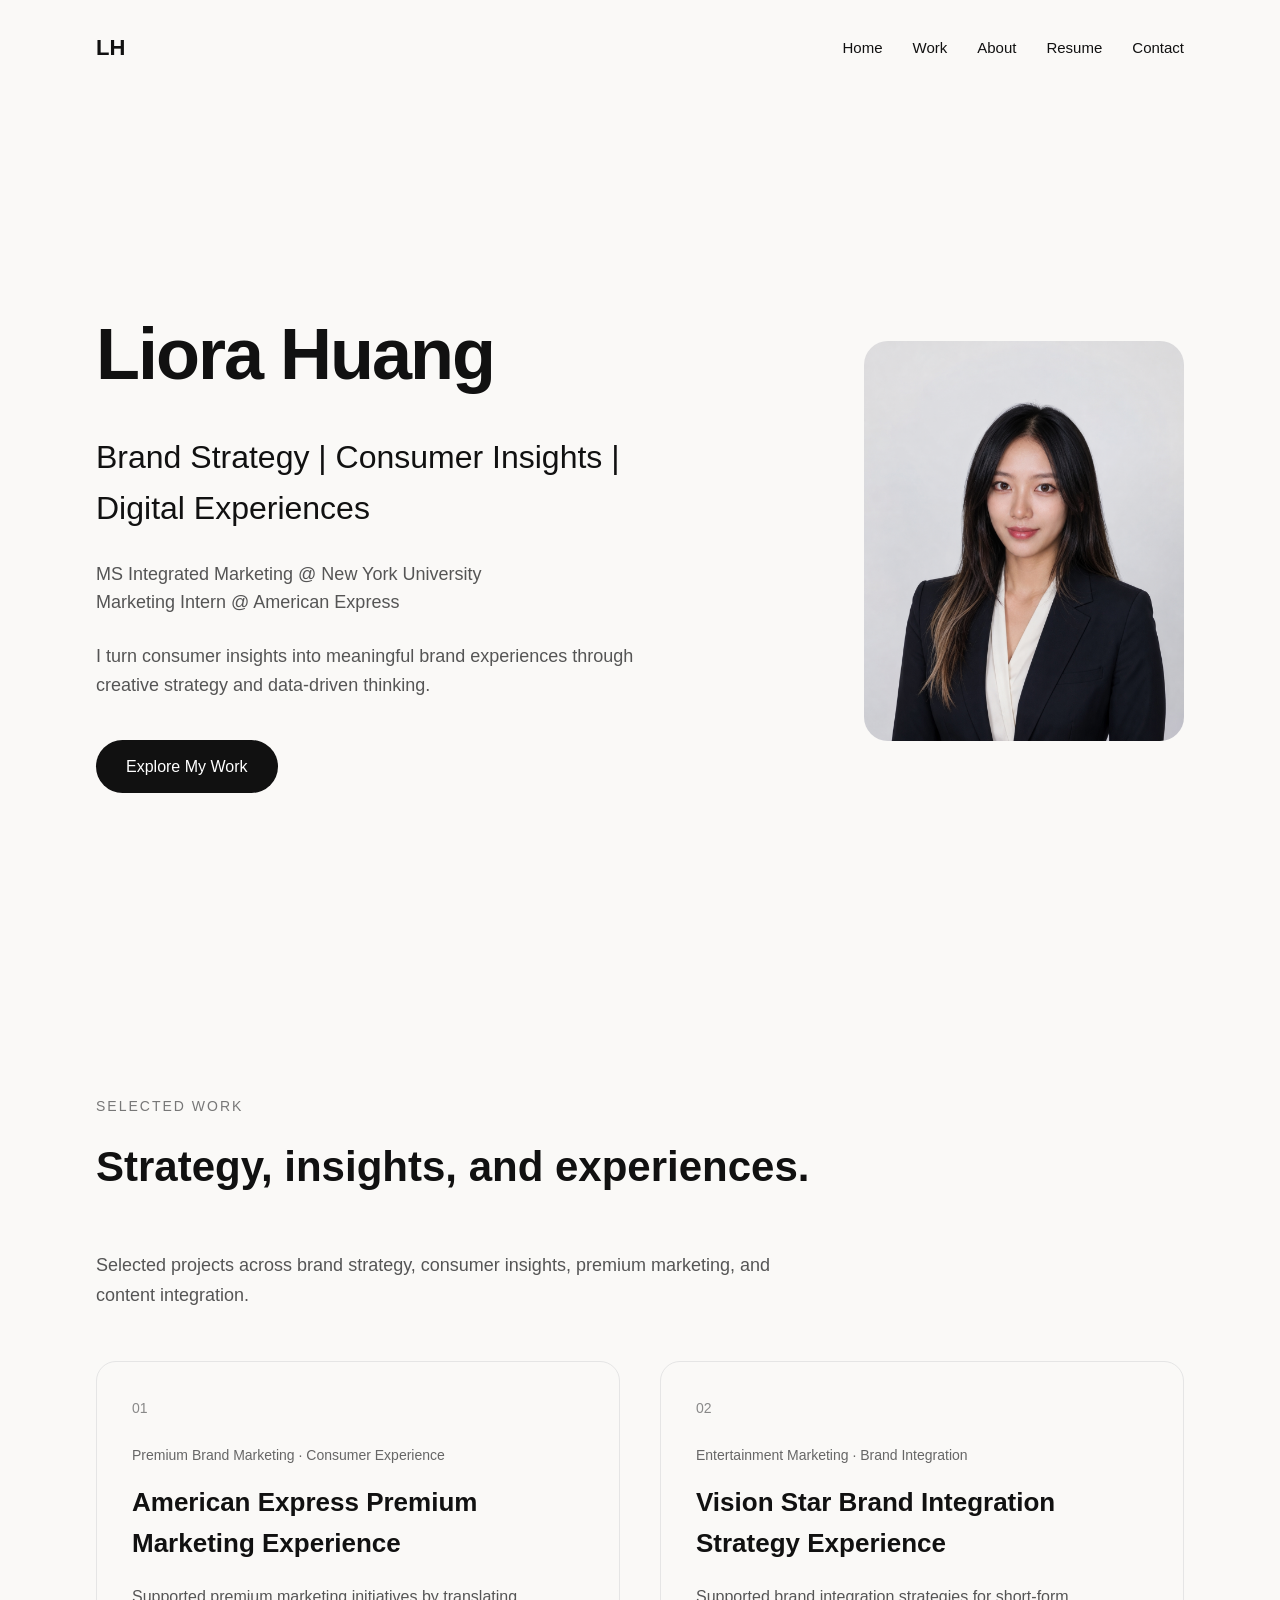
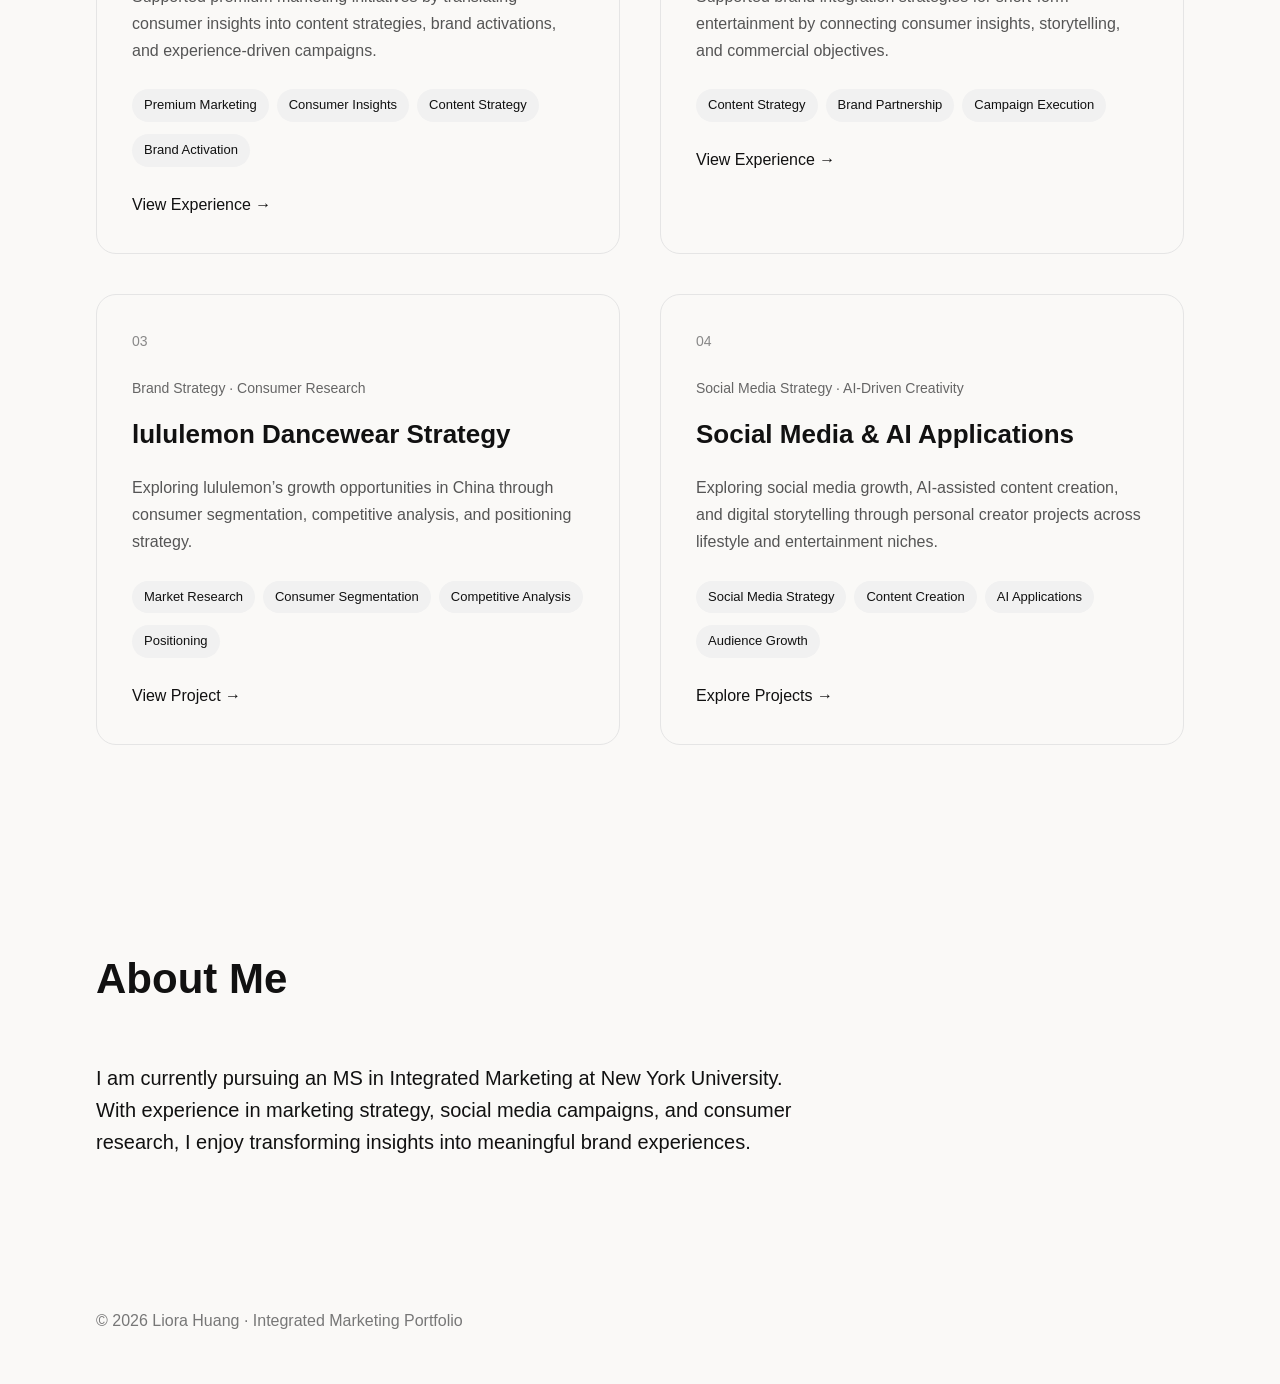
==== index.html @ 6ec18059 "Revise link texts and section titles in index.html Updated links and headings for consistency and cl" ====
<!DOCTYPE html>
<html lang="en">

<head>
<meta charset="UTF-8">
<meta name="viewport" content="width=device-width, initial-scale=1.0">

<title>Liora Huang | Integrated Marketer</title>

<link rel="stylesheet" href="style.css">

</head>


<body>

<nav class="navbar">

<div class="logo">
LH
</div>

<div class="nav-links">
<a href="#">Home</a>
<a href="#work">Work</a>
<a href="#about">About</a>
<a href="#resume">Resume</a>
<a href="#contact">Contact</a>
</div>

</nav>


<div class="container">


<section class="hero">

<div class="hero-text">

<h1>
Liora Huang
</h1>

<h2>
Brand Strategy | Consumer Insights | Digital Experiences
</h2>

<p>
MS Integrated Marketing @ New York University<br>
Marketing Intern @ American Express
</p>

<p>
I turn consumer insights into meaningful brand experiences through creative strategy and data-driven thinking.
</p>

<a class="button" href="#work">
Explore My Work
</a>

</div>


<div class="hero-image">

<img src="profile.png" alt="Liora Huang">

</div>

</section>



<section id="work">

<div class="work-header">

<p class="section-eyebrow">
Selected Work
</p>

<h2 class="section-title">
Strategy, insights, and experiences.
</h2>

<p class="section-intro">
Selected projects across brand strategy, consumer insights, premium marketing, and content integration.
</p>

</div>


<div class="work-grid">



<article class="work-card">

<div class="work-number">
01
</div>

<div class="work-card-content">

<p class="work-category">
Premium Brand Marketing · Consumer Experience
</p>

<h3>
American Express Premium Marketing Experience
</h3>

<p class="work-description">
Supported premium marketing initiatives by translating consumer insights into content strategies, brand activations, and experience-driven campaigns.
</p>

<div class="work-tags">
<span>Premium Marketing</span>
<span>Consumer Insights</span>
<span>Content Strategy</span>
<span>Brand Activation</span>
</div>

<a class="work-link" href="amex.html">
View Experience →
</a>

</div>

</article>



<article class="work-card">

<div class="work-number">
02
</div>

<div class="work-card-content">

<p class="work-category">
Entertainment Marketing · Brand Integration
</p>

<h3>
Vision Star Brand Integration Strategy Experience
</h3>

<p class="work-description">
Supported brand integration strategies for short-form entertainment by connecting consumer insights, storytelling, and commercial objectives.
</p>

<div class="work-tags">
<span>Content Strategy</span>
<span>Brand Partnership</span>
<span>Campaign Execution</span>
</div>

<a class="work-link" href="#">
View Experience →
</a>

</div>

</article>



<article class="work-card">

<div class="work-number">
03
</div>

<div class="work-card-content">

<p class="work-category">
Brand Strategy · Consumer Research
</p>

<h3>
lululemon Dancewear Strategy
</h3>

<p class="work-description">
Exploring lululemon’s growth opportunities in China through consumer segmentation, competitive analysis, and positioning strategy.
</p>

<div class="work-tags">
<span>Market Research</span>
<span>Consumer Segmentation</span>
<span>Competitive Analysis</span>
<span>Positioning</span>
</div>

<a class="work-link" href="#">
View Project →
</a>

</div>

</article>

    

<article class="work-card">

<div class="work-number">
04
</div>

<div class="work-card-content">

<p class="work-category">
Social Media Strategy · AI-Driven Creativity
</p>

<h3>
Social Media & AI Applications
</h3>

<p class="work-description">
Exploring social media growth, AI-assisted content creation, and digital storytelling through personal creator projects across lifestyle and entertainment niches.
</p>

<div class="work-tags">
<span>Social Media Strategy</span>
<span>Content Creation</span>
<span>AI Applications</span>
<span>Audience Growth</span>
</div>

<a class="work-link" href="#">
Explore Projects →
</a>

</div>

</article>



</div>

</section>




<section>


<h2 class="section-title">
About Me
</h2>


<p class="about">

I am currently pursuing an MS in Integrated Marketing at New York University.
With experience in marketing strategy, social media campaigns, and consumer research,
I enjoy transforming insights into meaningful brand experiences.

</p>


</section>



<footer>

© 2026 Liora Huang · Integrated Marketing Portfolio

</footer>



</div>


</body>

</html>
---- style.css ----
* {
    margin: 0;
    padding: 0;
    box-sizing: border-box;
}

body {
    font-family: "Helvetica Neue", Arial, sans-serif;
    color: #111;
    background: #faf9f7;
    line-height: 1.6;
}


.container {
    width: 85%;
    max-width: 1100px;
    margin: auto;
}


.navbar {
    width:85%;
    max-width:1100px;
    margin:30px auto;
    display:flex;
    justify-content:space-between;
    align-items:center;
}

.logo {
    font-size:22px;
    font-weight:600;
}

.nav-links {
    display:flex;
    gap:30px;
}

.nav-links a {
    text-decoration:none;
    color:#111;
    font-size:15px;
}


/* Hero */

.hero {
    min-height: 100vh;
    display: flex;
    justify-content: space-between;
    align-items: center;
    gap: 80px;
}

.hero-text {
    max-width: 600px;
}

.hero-image img {
    width: 320px;
    height: 400px;
    object-fit: cover;
    border-radius: 24px;
}

.hero-image {
    flex-shrink: 0;
}

/* Selected Work */

.work-header {
    margin-bottom: 50px;
}

.section-eyebrow {
    font-size: 14px;
    letter-spacing: 2px;
    text-transform: uppercase;
    color: #777;
    margin-bottom: 15px;
}

.section-title {
    font-size: 42px;
    font-weight: 600;
    margin-bottom: 20px;
}

.section-intro {
    max-width: 600px;
    color: #555;
    font-size: 17px;
    line-height: 1.7;
}

.work-grid {
    display: grid;
    grid-template-columns: repeat(2, 1fr);
    gap: 40px;
}

.work-card {
    padding: 35px;
    border: 1px solid #e5e5e5;
    border-radius: 20px;
    transition: 0.3s;
}

.work-card:hover {
    transform: translateY(-5px);
}

.work-number {
    font-size: 14px;
    color: #888;
    margin-bottom: 25px;
}

.work-category {
    font-size: 14px;
    color: #666;
    margin-bottom: 15px;
}

.work-card h3 {
    font-size: 26px;
    margin-bottom: 18px;
}

.work-description {
    color: #555;
    line-height: 1.7;
}

.work-tags {
    margin-top: 25px;
    display: flex;
    flex-wrap: wrap;
    column-gap: 8px;
    row-gap: 12px;
}

.work-tags span {
    display: inline-block;
    padding: 6px 12px;
    border-radius: 20px;
    background: #f1f1f1;
    font-size: 13px;
}

.work-link {
    display: inline-block;
    margin-top: 25px;
    color: #111;
    text-decoration: none;
}

.hero h1 {
    font-size: 72px;
    font-weight: 600;
    letter-spacing: -2px;
}

.hero h2 {
    font-size: 32px;
    font-weight: 400;
    margin-top: 20px;
}

.hero p {
    margin-top: 25px;
    max-width: 600px;
    font-size: 18px;
    color: #555;
}


.button {
    display: inline-block;
    margin-top: 40px;
    padding: 14px 30px;
    background: #111;
    color: white;
    text-decoration: none;
    border-radius: 30px;
}


/* Sections */

section {
    padding: 100px 0;
}


.section-title {
    font-size: 42px;
    margin-bottom: 50px;
}


/* Cards */

.cards {
    display: grid;
    grid-template-columns: repeat(3,1fr);
    gap: 30px;
}


.card {

    background:white;
    padding:35px;
    border-radius:20px;
    transition:0.3s;

}


.card:hover {
    transform: translateY(-8px);
}


.card h3 {
    font-size:24px;
    margin-bottom:15px;
}


.card p {
    color:#666;
}



/* About */

.about {
    max-width:700px;
    font-size:20px;
}


/* Footer */

footer {
    padding:50px 0;
    color:#777;
}


@media(max-width:800px){

.hero h1{
    font-size:45px;
}


.cards{
    grid-template-columns:1fr;
}

}


/* ======================
   Case Study Page
====================== */


.case-container{
    width:85%;
    max-width:1100px;
    margin:auto;
}


.case-hero{

    min-height:80vh;

    display:grid;

    grid-template-columns:1fr 1fr;

    gap:80px;

    align-items:center;

}



.case-category{

    font-size:14px;

    color:#777;

    letter-spacing:1px;

    margin-bottom:25px;

}



.case-hero h1{

    font-size:56px;

    line-height:1.1;

    margin-bottom:25px;

}



.case-role{

    font-size:20px;

    margin-bottom:25px;

}



.case-description{

    max-width:520px;

    color:#555;

    font-size:18px;

}



.case-hero-image{

    display:flex;

    justify-content:center;

}

.case-hero-image img{
    width:360px;
    height:420px;
    object-fit:cover;
    border-radius:30px;
    display:block;
}

.project-images{
    margin-top:60px;
}

.project-images{
    margin-top:60px;
}

.project-images{
    margin-top:60px;
    max-width:900px;
    margin-left:auto;
    margin-right:auto;
}

.project-images img{
    width:100%;
    aspect-ratio:16 / 9;
    object-fit:cover;
    border-radius:16px;
    display:block;
}

.image-grid{
    display:grid;
    grid-template-columns:1fr 1fr;
    gap:24px;
    margin-top:24px;
}

.image-grid{
    display:grid;
    grid-template-columns:1fr 1fr;
    gap:24px;
    margin-top:24px;
}

.placeholder{

    width:360px;

    height:420px;

    background:#f1f1f1;

    border-radius:30px;

    display:flex;

    align-items:center;

    justify-content:center;

    color:#999;

}



.project-overview{

    padding:100px 0;

}



.project-overview h2{

    font-size:40px;

    margin-bottom:50px;

}



.overview-grid{

    display:grid;

    grid-template-columns:repeat(3,1fr);

    gap:40px;

}


.overview-grid h3{

    font-size:18px;

    margin-bottom:15px;

}


.overview-grid p{

    color:#555;

}


.case-section {
    margin-top:120px;
    margin-bottom:120px;
}


.case-section h2 {
    font-size:40px;
    margin-bottom:15px;
}


.section-intro {
    color:#555;
    font-size:18px;
    max-width:700px;
    margin-bottom:50px;
}


.insight-grid {
    display:grid;
    grid-template-columns:repeat(3,1fr);
    gap:30px;
}


.info-card {
    background:#ffffff;
    border:1px solid #eeeeee;
    border-radius:20px;
    padding:35px;
}


.info-card h3 {
    font-size:20px;
    margin-bottom:18px;
}


.info-card p {
    color:#555;
    line-height:1.7;
}


.large-image {
    margin-top: 40px;
}
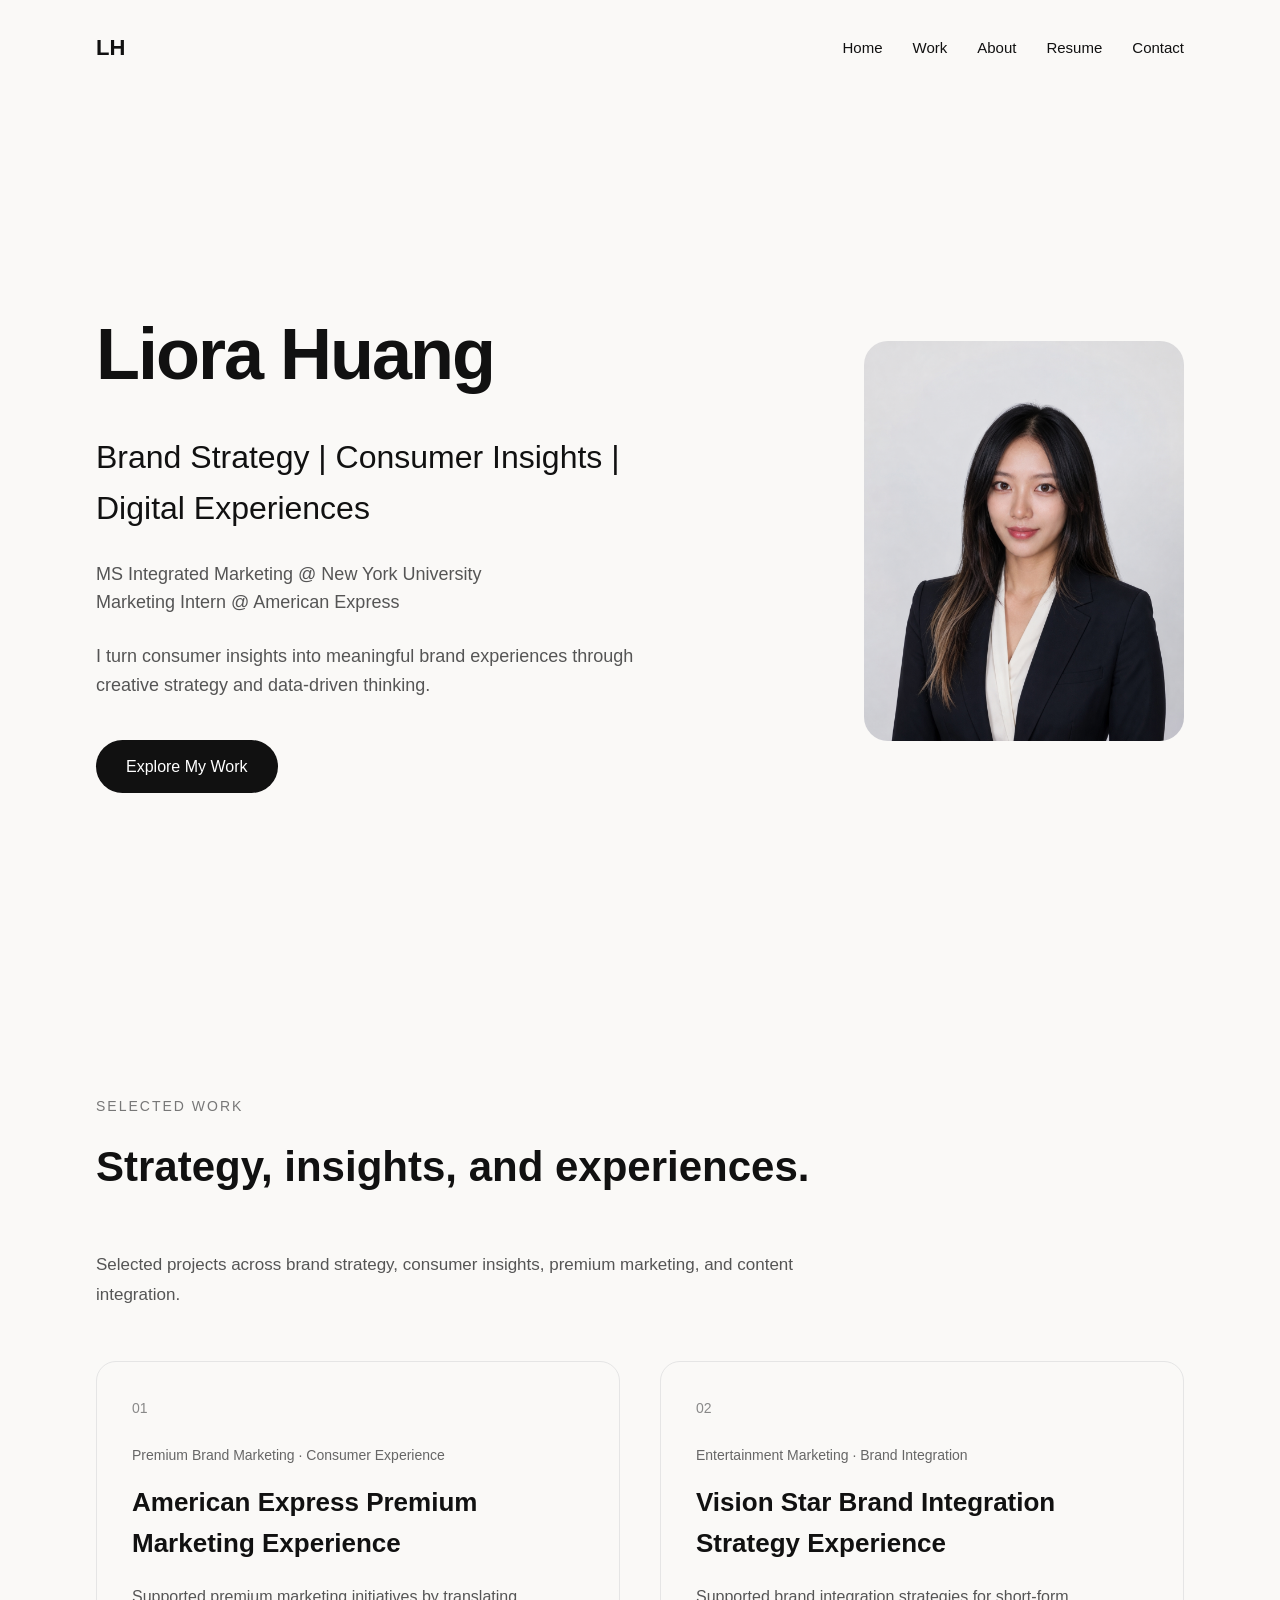
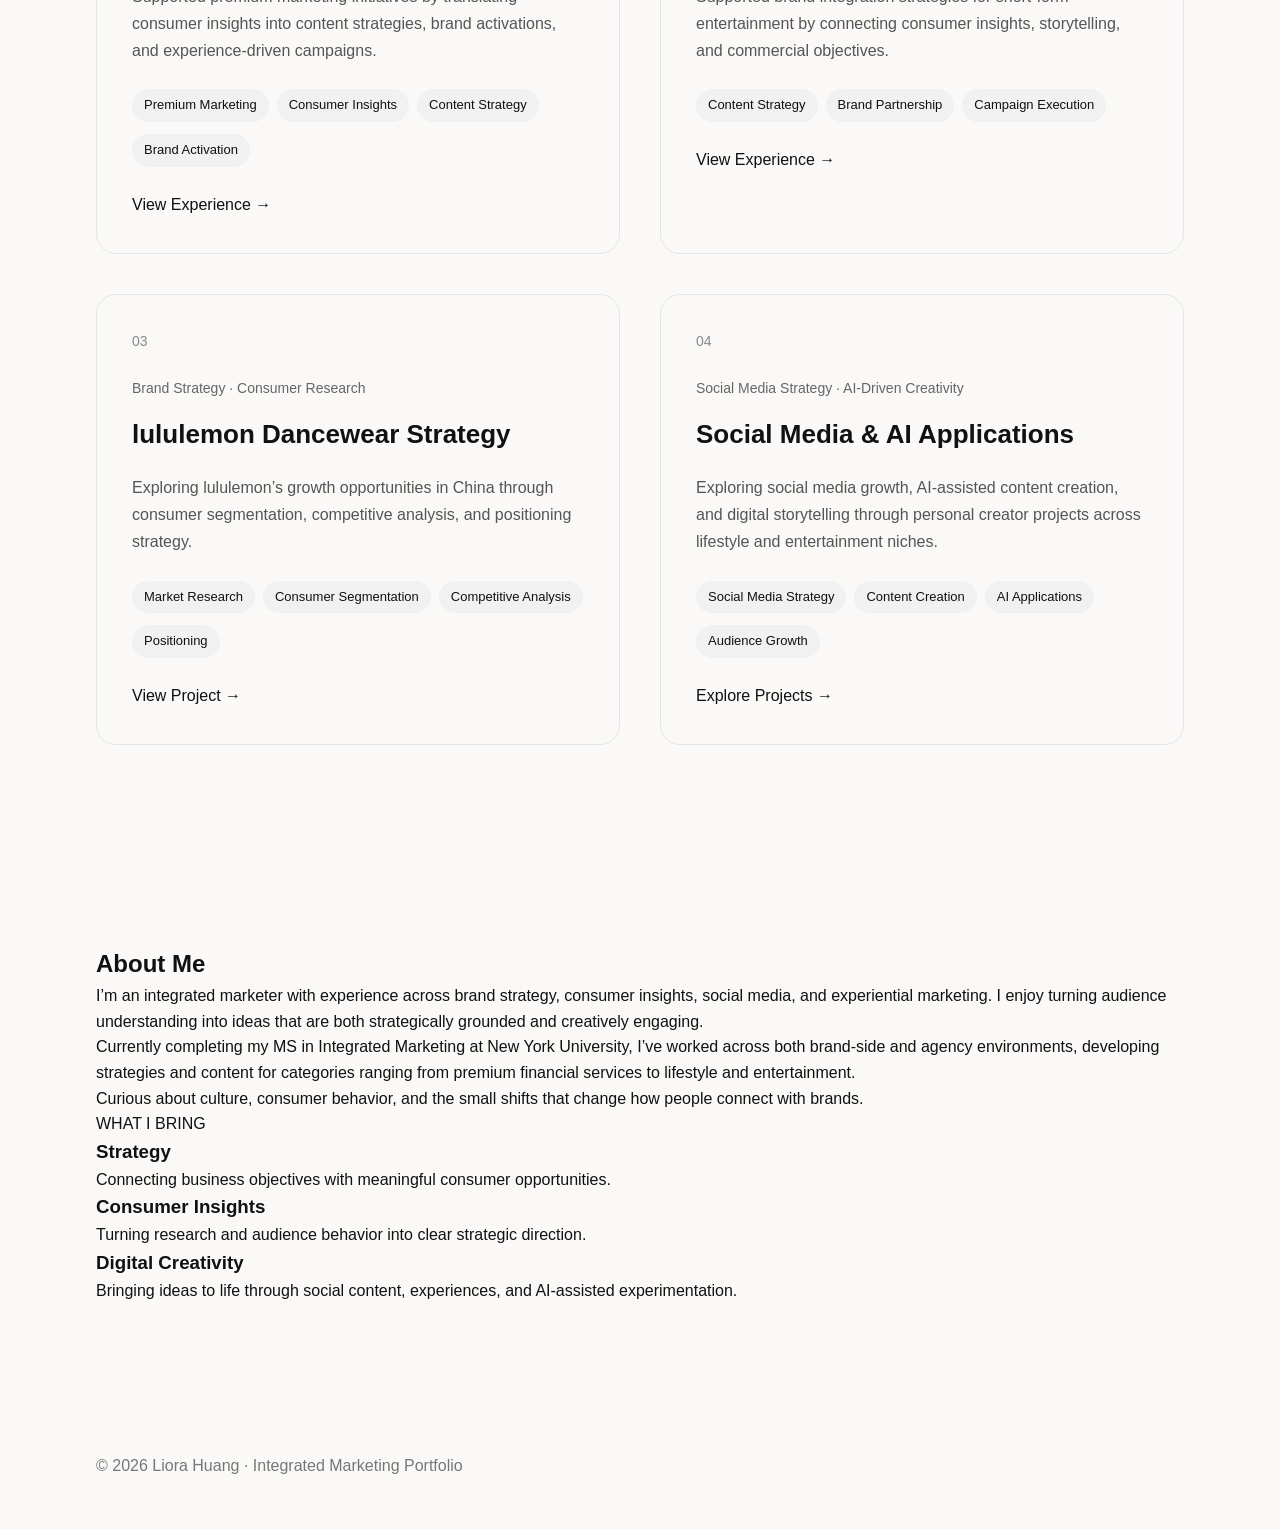
==== commit 284d7848: "Redesign About section" ====
--- a/index.html
+++ b/index.html
@@ -158,7 +158,7 @@
 <span>Campaign Execution</span>
 </div>
 
-<a class="work-link" href="#">
+<a class="work-link" href="visionstar.html">
 View Experience →
 </a>
 
@@ -195,7 +195,7 @@
 <span>Positioning</span>
 </div>
 
-<a class="work-link" href="#">
+<a class="work-link" href="lululemon.html">
 View Project →
 </a>
 
@@ -232,7 +232,7 @@
 <span>Audience Growth</span>
 </div>
 
-<a class="work-link" href="#">
+<a class="work-link" href="socialmedia.html">
 Explore Projects →
 </a>
 
@@ -249,27 +249,69 @@
 
 
 
-<section>
-
-
-<h2 class="section-title">
-About Me
-</h2>
-
-
-<p class="about">
-
-I am currently pursuing an MS in Integrated Marketing at New York University.
-With experience in marketing strategy, social media campaigns, and consumer research,
-I enjoy transforming insights into meaningful brand experiences.
-
-</p>
-
+<section id="about" class="about-section">
+
+    <h2>About Me</h2>
+
+    <div class="about-grid">
+
+        <div class="about-main">
+
+            <p>
+                I’m an integrated marketer with experience across brand strategy,
+                consumer insights, social media, and experiential marketing.
+                I enjoy turning audience understanding into ideas that are both
+                strategically grounded and creatively engaging.
+            </p>
+
+            <p>
+                Currently completing my MS in Integrated Marketing at New York University,
+                I’ve worked across both brand-side and agency environments,
+                developing strategies and content for categories ranging from
+                premium financial services to lifestyle and entertainment.
+            </p>
+
+            <p class="about-closing">
+                Curious about culture, consumer behavior, and the small shifts
+                that change how people connect with brands.
+            </p>
+
+        </div>
+
+        <div class="about-strengths">
+
+            <p class="about-label">
+                WHAT I BRING
+            </p>
+
+            <div class="about-strength">
+                <h3>Strategy</h3>
+                <p>
+                    Connecting business objectives with meaningful consumer opportunities.
+                </p>
+            </div>
+
+            <div class="about-strength">
+                <h3>Consumer Insights</h3>
+                <p>
+                    Turning research and audience behavior into clear strategic direction.
+                </p>
+            </div>
+
+            <div class="about-strength">
+                <h3>Digital Creativity</h3>
+                <p>
+                    Bringing ideas to life through social content, experiences,
+                    and AI-assisted experimentation.
+                </p>
+            </div>
+
+        </div>
+
+    </div>
 
 </section>
 
-
-
 <footer>
 
 © 2026 Liora Huang · Integrated Marketing Portfolio
--- a/style.css
+++ b/style.css
@@ -515,3 +515,693 @@
 .large-image {
     margin-top: 40px;
 }
+
+
+
+/* Vision Star image layout */
+
+.four-image-grid {
+    display: grid;
+    grid-template-columns: repeat(2, 1fr);
+    gap: 24px;
+    margin-top: 24px;
+}
+
+.four-image-grid img {
+    width: 100%;
+    aspect-ratio: 16 / 9;
+    object-fit: cover;
+    border-radius: 20px;
+    display: block;
+}
+
+.three-phone-grid {
+    display: grid;
+    grid-template-columns: repeat(3, 1fr);
+    gap: 24px;
+    margin-top: 24px;
+    align-items: start;
+}
+
+.three-phone-grid img {
+    width: 100%;
+    max-width: 260px;
+    margin: 0 auto;
+    display: block;
+    border-radius: 20px;
+}
+
+@media (max-width: 900px) {
+    .four-image-grid {
+        grid-template-columns: 1fr;
+    }
+
+    .three-phone-grid {
+        grid-template-columns: 1fr;
+    }
+}
+
+
+.performance-images {
+    display: grid;
+    grid-template-columns: repeat(3, 1fr);
+    gap: 24px;
+    margin-top: 40px;
+    align-items: start;
+}
+
+.performance-images img {
+    width: 100%;
+    height: auto;
+    aspect-ratio: 9 / 16;
+    object-fit: contain;
+    display: block;
+    border-radius: 12px;
+    background: #ffffff;
+}
+
+
+
+/* =========================================
+   lululemon Case Study Image Layout
+========================================= */
+
+
+/* 2 x 2 slide grid */
+
+.lululemon-two-grid {
+    display: grid;
+    grid-template-columns: repeat(2, 1fr);
+    gap: 24px;
+    margin-top: 24px;
+}
+
+
+.lululemon-two-grid img {
+    width: 100%;
+    height: auto;
+    aspect-ratio: 16 / 9;
+    object-fit: contain;
+    display: block;
+    border-radius: 18px;
+    background: #ffffff;
+}
+
+
+/* Full-width insight slide */
+
+.lululemon-wide-image {
+    margin-top: 24px;
+}
+
+
+.lululemon-wide-image img {
+    width: 100%;
+    height: auto;
+    display: block;
+    object-fit: contain;
+    border-radius: 18px;
+}
+
+
+/* Responsive */
+
+@media (max-width: 900px) {
+
+    .lululemon-two-grid {
+        grid-template-columns: 1fr;
+    }
+
+}
+
+
+
+/* lululemon hero image */
+
+.lululemon-hero-image {
+    flex: 1;
+    display: flex;
+    justify-content: flex-end;
+    align-items: center;
+    margin-left: 70px;
+}
+
+.lululemon-hero-image img {
+    width: 620px;
+    max-width: 100%;
+    height: auto;
+    object-fit: contain;
+    border-radius: 22px;
+    display: block;
+}
+
+
+
+/* =========================================================
+   04.3 AI-ASSISTED CREATIVE PORTFOLIO
+   ========================================================= */
+
+
+.creative-portfolio-section {
+    padding-top: 140px;
+}
+
+
+.creative-heading {
+    display: flex;
+    justify-content: space-between;
+    align-items: flex-end;
+    gap: 80px;
+    margin-bottom: 65px;
+}
+
+
+.creative-heading > div {
+    max-width: 760px;
+}
+
+
+.creative-statement {
+    font-size: 24px;
+    font-weight: 600;
+    line-height: 1.3;
+    letter-spacing: -0.5px;
+    text-align: right;
+    white-space: nowrap;
+}
+
+
+/* MASONRY GALLERY */
+
+
+.masonry-gallery {
+    column-count: 3;
+    column-gap: 22px;
+}
+
+
+.masonry-item {
+    position: relative;
+    break-inside: avoid;
+    margin-bottom: 22px;
+    overflow: hidden;
+    border-radius: 20px;
+    background: #f4f4f4;
+}
+
+
+.masonry-item img {
+    width: 100%;
+    height: auto;
+    display: block;
+    transition: transform 0.5s ease;
+}
+
+
+/* HOVER CAPTION */
+
+
+.masonry-overlay {
+    position: absolute;
+    inset: 0;
+    display: flex;
+    align-items: flex-end;
+    padding: 28px;
+
+    background:
+        linear-gradient(
+            to top,
+            rgba(0,0,0,0.82),
+            rgba(0,0,0,0.18) 48%,
+            rgba(0,0,0,0) 78%
+        );
+
+    opacity: 0;
+    transition: opacity 0.35s ease;
+}
+
+
+.masonry-overlay h3 {
+    color: #ffffff;
+    font-size: 21px;
+    line-height: 1.2;
+    margin: 0 0 6px;
+}
+
+
+.masonry-overlay p {
+    color: rgba(255,255,255,0.78);
+    font-size: 13px;
+    line-height: 1.45;
+    margin: 0;
+}
+
+
+.masonry-item:hover .masonry-overlay {
+    opacity: 1;
+}
+
+
+.masonry-item:hover img {
+    transform: scale(1.035);
+}
+
+
+/* TABLET */
+
+
+@media (max-width: 1000px) {
+
+    .masonry-gallery {
+        column-count: 2;
+    }
+
+}
+
+
+/* MOBILE */
+
+
+@media (max-width: 650px) {
+
+    .creative-heading {
+        display: block;
+    }
+
+    .creative-statement {
+        text-align: left;
+        margin-top: 28px;
+        white-space: normal;
+    }
+
+    .masonry-gallery {
+        column-count: 1;
+    }
+
+    /* 手机上没有 hover，因此直接显示 caption */
+
+    .masonry-overlay {
+        opacity: 1;
+    }
+
+}
+
+
+
+/* =========================
+   SOCIAL MEDIA & AI
+========================= */
+
+.social-case-section {
+  padding-top: 120px;
+}
+
+.section-kicker {
+  font-size: 14px;
+  font-weight: 600;
+  letter-spacing: 0.08em;
+  text-transform: uppercase;
+  color: #8a8a8a;
+  margin-bottom: 28px;
+}
+
+.social-project-block {
+  display: flex;
+  flex-direction: column;
+  gap: 44px;
+}
+
+.social-project-head {
+  display: grid;
+  grid-template-columns: 1.5fr 0.9fr;
+  gap: 40px;
+  align-items: start;
+}
+
+.social-project-head h2 {
+  font-size: 44px;
+  line-height: 1.08;
+  font-weight: 700;
+  margin: 0 0 16px;
+  letter-spacing: -0.02em;
+}
+
+.section-intro {
+  font-size: 17px;
+  line-height: 1.8;
+  color: #555;
+  margin: 0;
+  max-width: 760px;
+}
+
+.social-project-note {
+  font-size: 15px;
+  line-height: 1.8;
+  color: #666;
+  padding: 22px 24px;
+  border: 1px solid #e8e8e8;
+  border-radius: 18px;
+  background: #fafafa;
+}
+
+/* phone showcase */
+.social-phone-showcase {
+  display: grid;
+  grid-template-columns: 360px 1fr;
+  gap: 42px;
+  align-items: center;
+}
+
+.social-phone-card {
+  background: #f6f6f6;
+  border-radius: 28px;
+  padding: 24px;
+  display: flex;
+  flex-direction: column;
+  gap: 18px;
+  border: 1px solid #ececec;
+}
+
+.social-phone-card img {
+  width: 100%;
+  height: auto;
+  display: block;
+  border-radius: 22px;
+}
+
+.social-phone-copy h3,
+.social-phone-meta h3 {
+  font-size: 24px;
+  margin: 0 0 12px;
+  line-height: 1.2;
+}
+
+.social-phone-copy p,
+.social-phone-meta p {
+  font-size: 16px;
+  line-height: 1.8;
+  color: #555;
+  margin: 0;
+}
+
+/* 04.2 two-phone layout */
+.social-two-phone-grid {
+  display: grid;
+  grid-template-columns: repeat(2, minmax(0, 1fr));
+  gap: 28px;
+  align-items: start;
+}
+
+.social-phone-meta {
+  padding-top: 2px;
+}
+
+/* 04.1 slide stack */
+.social-slide-stack {
+  display: flex;
+  flex-direction: column;
+  gap: 28px;
+}
+
+.social-slide-card {
+  margin: 0;
+  padding: 22px;
+  background: #fafafa;
+  border: 1px solid #ececec;
+  border-radius: 22px;
+}
+
+.social-slide-card figcaption {
+  font-size: 13px;
+  font-weight: 600;
+  letter-spacing: 0.08em;
+  text-transform: uppercase;
+  color: #8b8b8b;
+  margin-bottom: 14px;
+}
+
+.social-slide-card img {
+  width: 100%;
+  max-width: 980px;   /* 限制图片最大宽度，避免太大 */
+  height: auto;
+  display: block;
+  margin: 0 auto;     /* 图片居中 */
+  border-radius: 14px;
+}
+
+/* =========================
+   04.3 masonry gallery
+========================= */
+
+.creative-portfolio-section {
+  margin-top: 120px;
+}
+
+.creative-heading {
+  display: grid;
+  grid-template-columns: 1.4fr 0.8fr;
+  gap: 40px;
+  align-items: end;
+  margin-bottom: 36px;
+}
+
+.creative-heading h2 {
+  font-size: 44px;
+  line-height: 1.08;
+  margin: 0 0 16px;
+  letter-spacing: -0.02em;
+}
+
+.creative-statement {
+  font-size: 18px;
+  line-height: 1.7;
+  color: #444;
+  text-align: right;
+  margin: 0;
+}
+
+.creative-masonry {
+  column-count: 3;
+  column-gap: 22px;
+}
+
+.creative-item {
+  break-inside: avoid;
+  margin-bottom: 22px;
+  position: relative;
+  border-radius: 18px;
+  overflow: hidden;
+  background: #f5f5f5;
+}
+
+.creative-item img {
+  width: 100%;
+  height: auto;
+  display: block;
+}
+
+.creative-caption {
+  position: absolute;
+  left: 0;
+  right: 0;
+  bottom: 0;
+  padding: 16px 18px;
+  background: linear-gradient(to top, rgba(0,0,0,0.72), rgba(0,0,0,0));
+  color: #fff;
+  opacity: 0;
+  transform: translateY(10px);
+  transition: all 0.25s ease;
+}
+
+.creative-item:hover .creative-caption {
+  opacity: 1;
+  transform: translateY(0);
+}
+
+.creative-caption h3 {
+  font-size: 16px;
+  line-height: 1.3;
+  margin: 0 0 6px;
+}
+
+.creative-caption p {
+  font-size: 13px;
+  line-height: 1.55;
+  margin: 0;
+  color: rgba(255,255,255,0.88);
+}
+
+/* responsive */
+@media (max-width: 1100px) {
+  .social-project-head,
+  .social-phone-showcase,
+  .social-two-phone-grid,
+  .creative-heading {
+    grid-template-columns: 1fr;
+  }
+
+  .creative-statement {
+    text-align: left;
+  }
+
+  .creative-masonry {
+    column-count: 2;
+  }
+}
+
+@media (max-width: 700px) {
+  .social-project-head h2,
+  .creative-heading h2 {
+    font-size: 32px;
+  }
+
+  .social-phone-showcase {
+    gap: 28px;
+  }
+
+  .social-slide-card {
+    padding: 16px;
+  }
+
+  .creative-masonry {
+    column-count: 1;
+  }
+}
+
+
+
+/* Make 04.2 account screenshots smaller */
+
+.creator-phone img {
+    max-width: 280px;
+}
+
+.creator-project {
+    padding: 42px;
+}
+
+.creator-phone {
+    margin-bottom: 32px;
+}
+
+
+
+.social-two-phone-grid .social-phone-card {
+    align-items: center;
+}
+
+.social-two-phone-grid .social-phone-card img {
+    max-width: 280px;
+}
+
+
+
+/* AI Cocktail Lab account screenshot */
+
+.social-phone-showcase .social-phone-card {
+    padding: 18px;
+    max-width: 300px;
+}
+
+.social-phone-showcase .social-phone-card img {
+    width: 100%;
+    height: auto;
+    max-height: 520px;
+    object-fit: contain;
+    display: block;
+    border-radius: 20px;
+}
+
+
+
+/* =========================================
+   Shared Case Study Footer
+========================================= */
+
+.case-end {
+    max-width: 1140px;
+    margin: 130px auto 0;
+    padding-top: 50px;
+    border-top: 1px solid #ddd;
+
+    display: flex;
+    justify-content: space-between;
+    align-items: center;
+    gap: 40px;
+}
+
+.case-end p {
+    margin: 0;
+    color: #777;
+    font-size: 15px;
+    line-height: 1.6;
+}
+
+.case-end a {
+    color: #111;
+    text-decoration: none;
+    font-weight: 600;
+    white-space: nowrap;
+}
+
+.case-end a:hover {
+    opacity: 0.6;
+}
+
+@media (max-width: 700px) {
+
+    .case-end {
+        display: block;
+        margin-top: 90px;
+    }
+
+    .case-end a {
+        display: inline-block;
+        margin-top: 20px;
+    }
+
+}
+
+
+
+/* =========================================
+   Social Media Hero
+========================================= */
+
+.social-case-hero {
+    align-items: center;
+}
+
+.social-hero-image {
+    flex: 0 0 58%;
+    width: 58%;
+    max-width: none;
+}
+
+.social-hero-image img {
+    width: 100%;
+    max-width: 760px;
+    height: auto;
+    display: block;
+    object-fit: contain;
+    border-radius: 22px;
+}
+
+@media (max-width: 900px) {
+
+    .social-case-hero {
+        flex-direction: column;
+        align-items: flex-start;
+    }
+
+    .social-hero-image {
+        width: 100%;
+        flex: none;
+        margin-top: 40px;
+    }
+
+    .social-hero-image img {
+        max-width: 100%;
+    }
+
+}
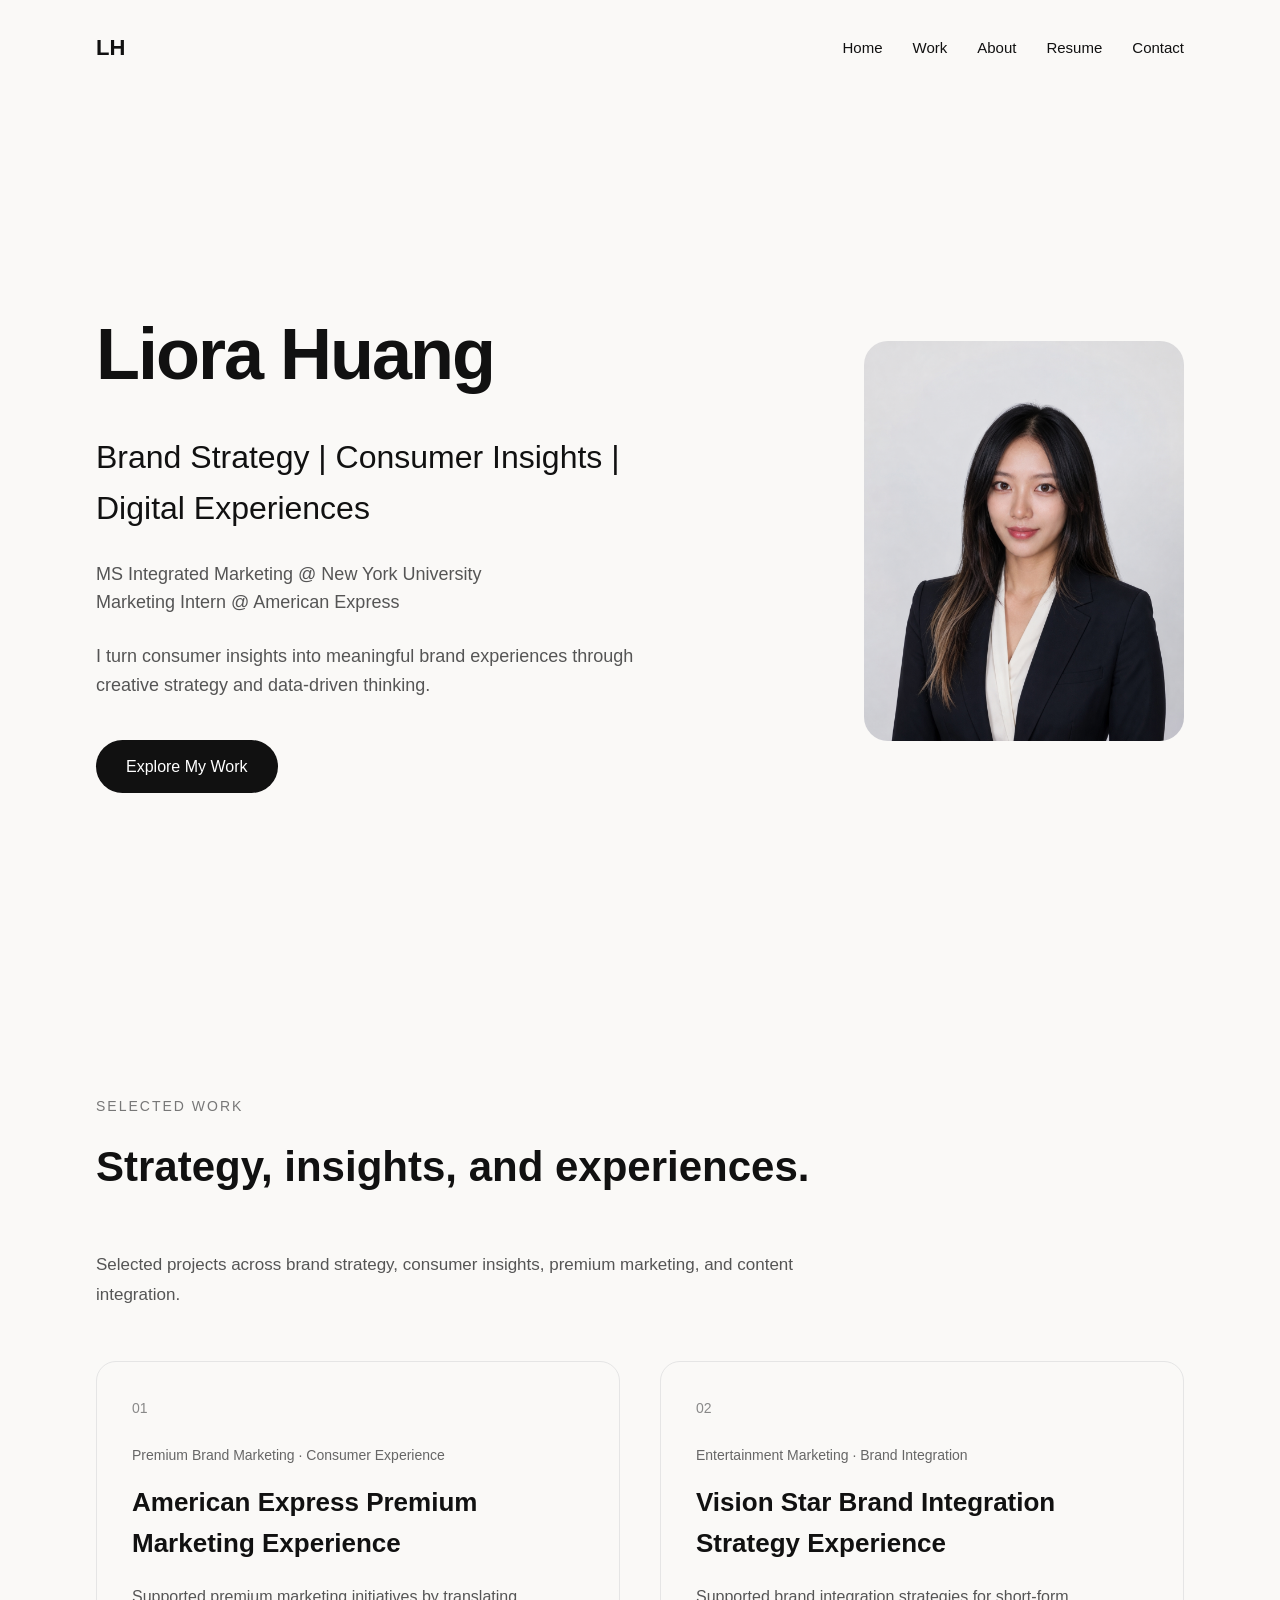
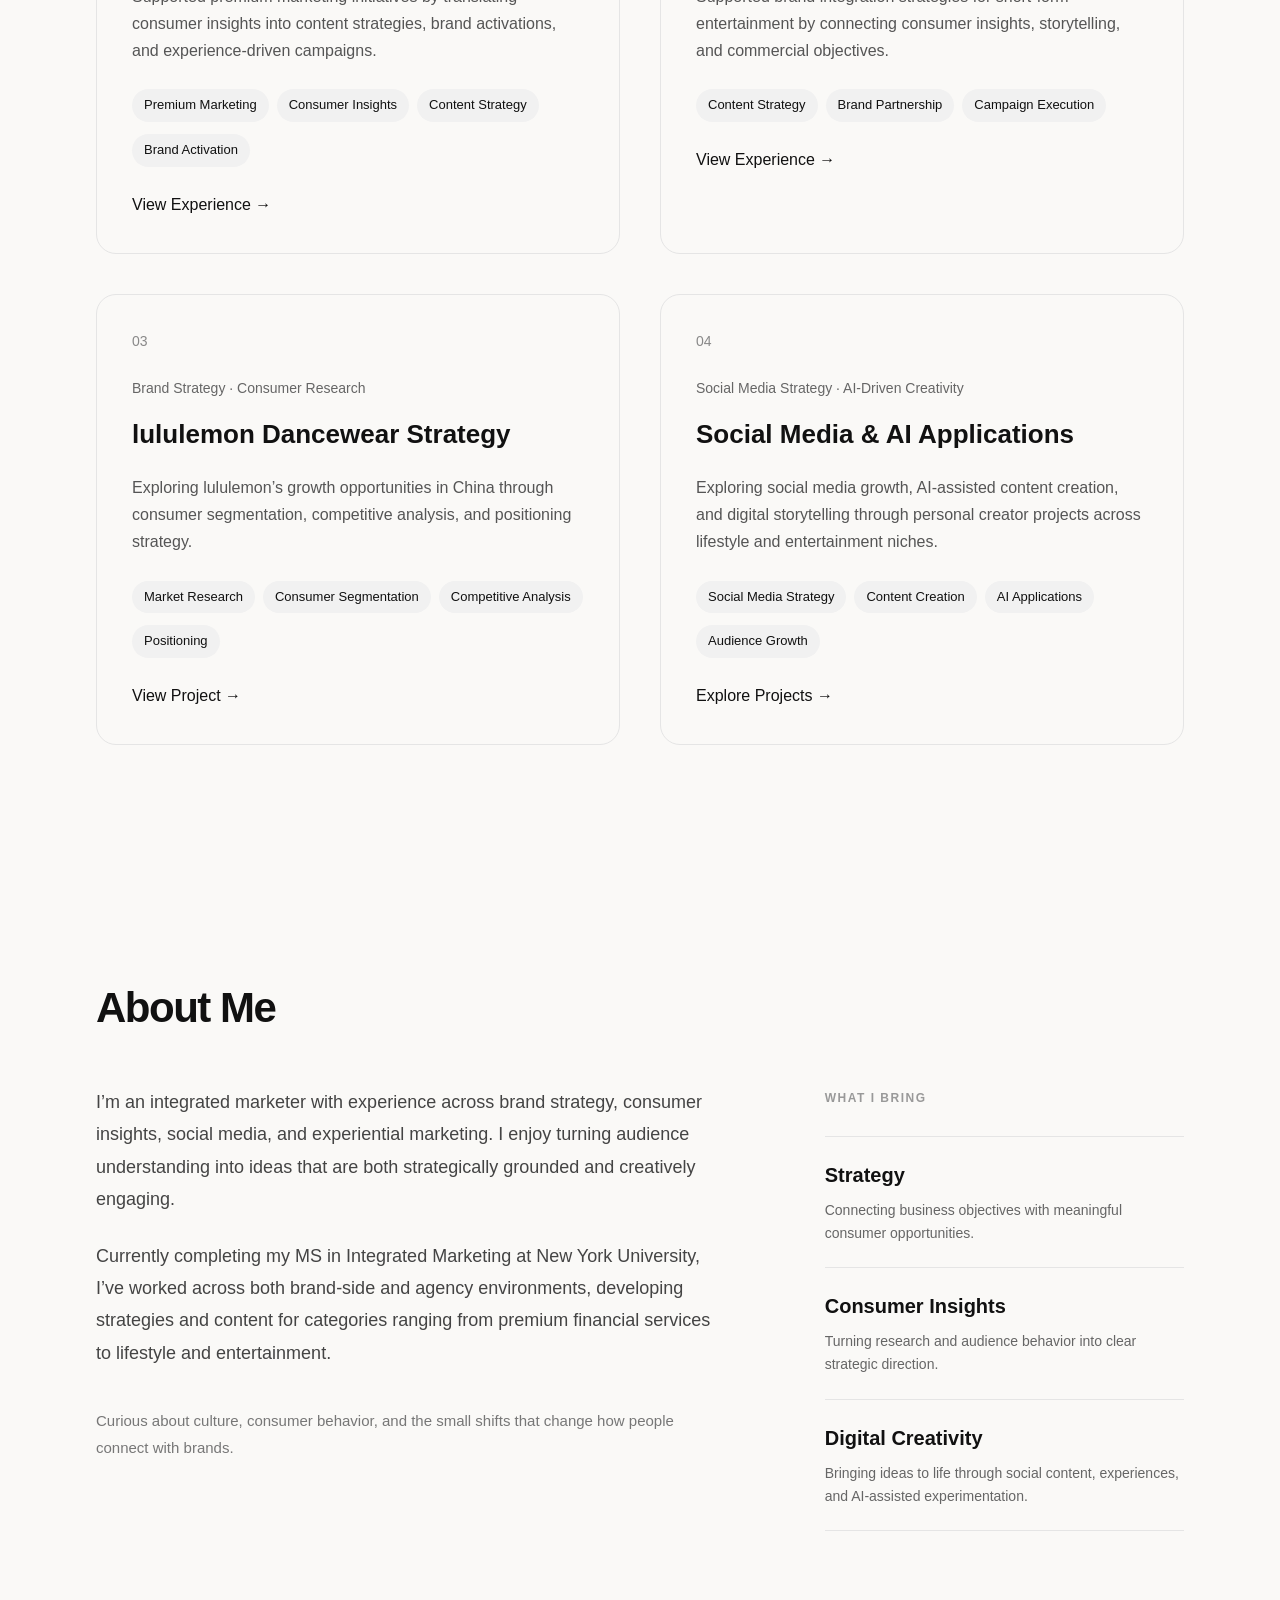
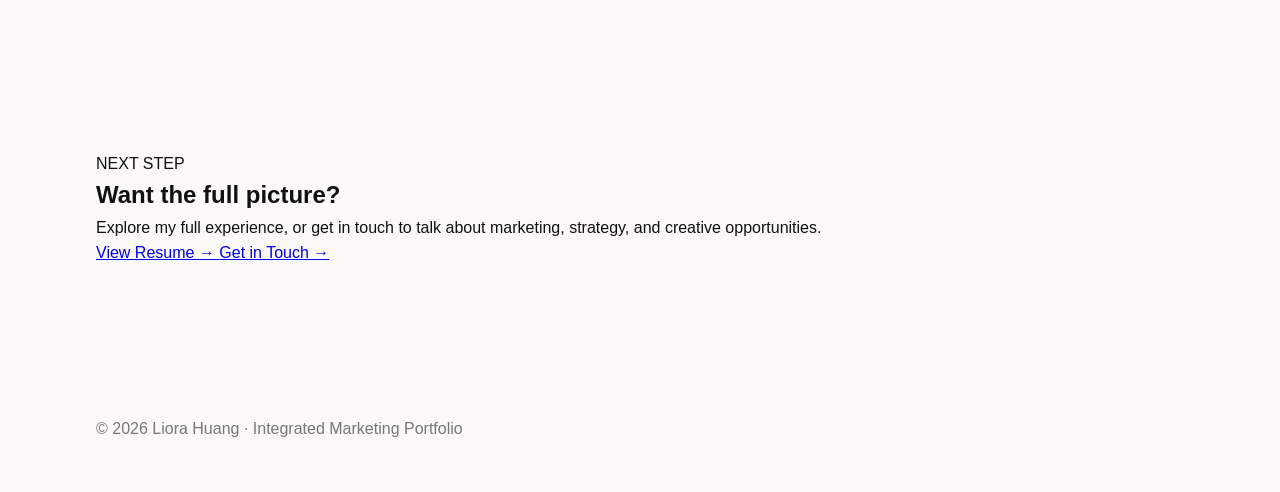
==== commit 1f08e4e9: "Add resume and contact CTA to homepage Added a closing call-to-action section with links to resume a" ====
--- a/index.html
+++ b/index.html
@@ -312,6 +312,41 @@
 
 </section>
 
+
+<section class="closing-cta">
+
+    <div class="closing-cta-inner">
+
+        <p class="closing-cta-label">
+            NEXT STEP
+        </p>
+
+        <h2>
+            Want the full picture?
+        </h2>
+
+        <p class="closing-cta-copy">
+            Explore my full experience, or get in touch to talk about marketing,
+            strategy, and creative opportunities.
+        </p>
+
+        <div class="closing-cta-links">
+
+            <a href="#" class="closing-link">
+                View Resume →
+            </a>
+
+            <a href="mailto:lilly.huang1017@gmail.com" class="closing-link">
+                Get in Touch →
+            </a>
+
+        </div>
+
+    </div>
+
+</section>
+
+    
 <footer>
 
 © 2026 Liora Huang · Integrated Marketing Portfolio
--- a/style.css
+++ b/style.css
@@ -1168,24 +1168,73 @@
    Social Media Hero
 ========================================= */
 
-.social-case-hero {
+/* =========================================
+   Social Media Hero - Final Size Fix
+========================================= */
+
+.case-hero.social-case-hero {
+    display: flex;
     align-items: center;
-}
-
-.social-hero-image {
-    flex: 0 0 58%;
-    width: 58%;
+    justify-content: space-between;
+    gap: 56px;
+}
+
+.case-hero.social-case-hero .case-hero-text {
+    flex: 0 0 44%;
+    max-width: 520px;
+}
+
+.case-hero.social-case-hero .social-hero-image {
+    flex: 0 0 50%;
+    width: 50%;
     max-width: none;
-}
-
-.social-hero-image img {
+    margin: 0;
+    display: flex;
+    justify-content: flex-end;
+}
+
+.case-hero.social-case-hero .social-hero-image img {
     width: 100%;
-    max-width: 760px;
+    max-width: 720px;
+    min-width: 460px;
     height: auto;
+    aspect-ratio: 16 / 9;
+    object-fit: contain;
     display: block;
-    object-fit: contain;
     border-radius: 22px;
 }
+
+
+/* Mobile */
+
+@media (max-width: 900px) {
+
+    .case-hero.social-case-hero {
+        flex-direction: column;
+        align-items: flex-start;
+        gap: 40px;
+    }
+
+    .case-hero.social-case-hero .case-hero-text {
+        flex: none;
+        max-width: 100%;
+    }
+
+    .case-hero.social-case-hero .social-hero-image {
+        width: 100%;
+        flex: none;
+        justify-content: flex-start;
+    }
+
+    .case-hero.social-case-hero .social-hero-image img {
+        width: 100%;
+        max-width: 100%;
+        min-width: 0;
+    }
+
+}
+
+
 
 @media (max-width: 900px) {
 
@@ -1205,3 +1254,105 @@
     }
 
 }
+
+
+
+/* =========================================
+   About Me
+========================================= */
+
+.about-section {
+    max-width: 1140px;
+    margin: 0 auto;
+    padding: 140px 0 120px;
+}
+
+.about-section h2 {
+    font-size: 42px;
+    line-height: 1.1;
+    margin-bottom: 55px;
+    letter-spacing: -1.5px;
+}
+
+
+.about-grid {
+    display: grid;
+    grid-template-columns: 1.4fr 0.8fr;
+    gap: 100px;
+    align-items: start;
+}
+
+
+.about-main {
+    max-width: 680px;
+}
+
+
+.about-main p {
+    font-size: 18px;
+    line-height: 1.8;
+    color: #444;
+    margin: 0 0 24px;
+}
+
+
+.about-closing {
+    margin-top: 38px !important;
+    color: #777 !important;
+    font-size: 15px !important;
+}
+
+
+.about-label {
+    font-size: 12px;
+    font-weight: 700;
+    letter-spacing: 1.5px;
+    color: #999;
+    margin: 3px 0 28px;
+}
+
+
+.about-strength {
+    padding: 22px 0;
+    border-top: 1px solid #e5e5e5;
+}
+
+
+.about-strength:last-child {
+    border-bottom: 1px solid #e5e5e5;
+}
+
+
+.about-strength h3 {
+    font-size: 20px;
+    margin: 0 0 8px;
+}
+
+
+.about-strength p {
+    font-size: 14px;
+    line-height: 1.65;
+    color: #666;
+    margin: 0;
+}
+
+
+/* Mobile */
+
+@media (max-width: 800px) {
+
+    .about-section {
+        padding: 100px 24px 90px;
+    }
+
+    .about-grid {
+        grid-template-columns: 1fr;
+        gap: 60px;
+    }
+
+    .about-section h2 {
+        font-size: 34px;
+        margin-bottom: 40px;
+    }
+
+}
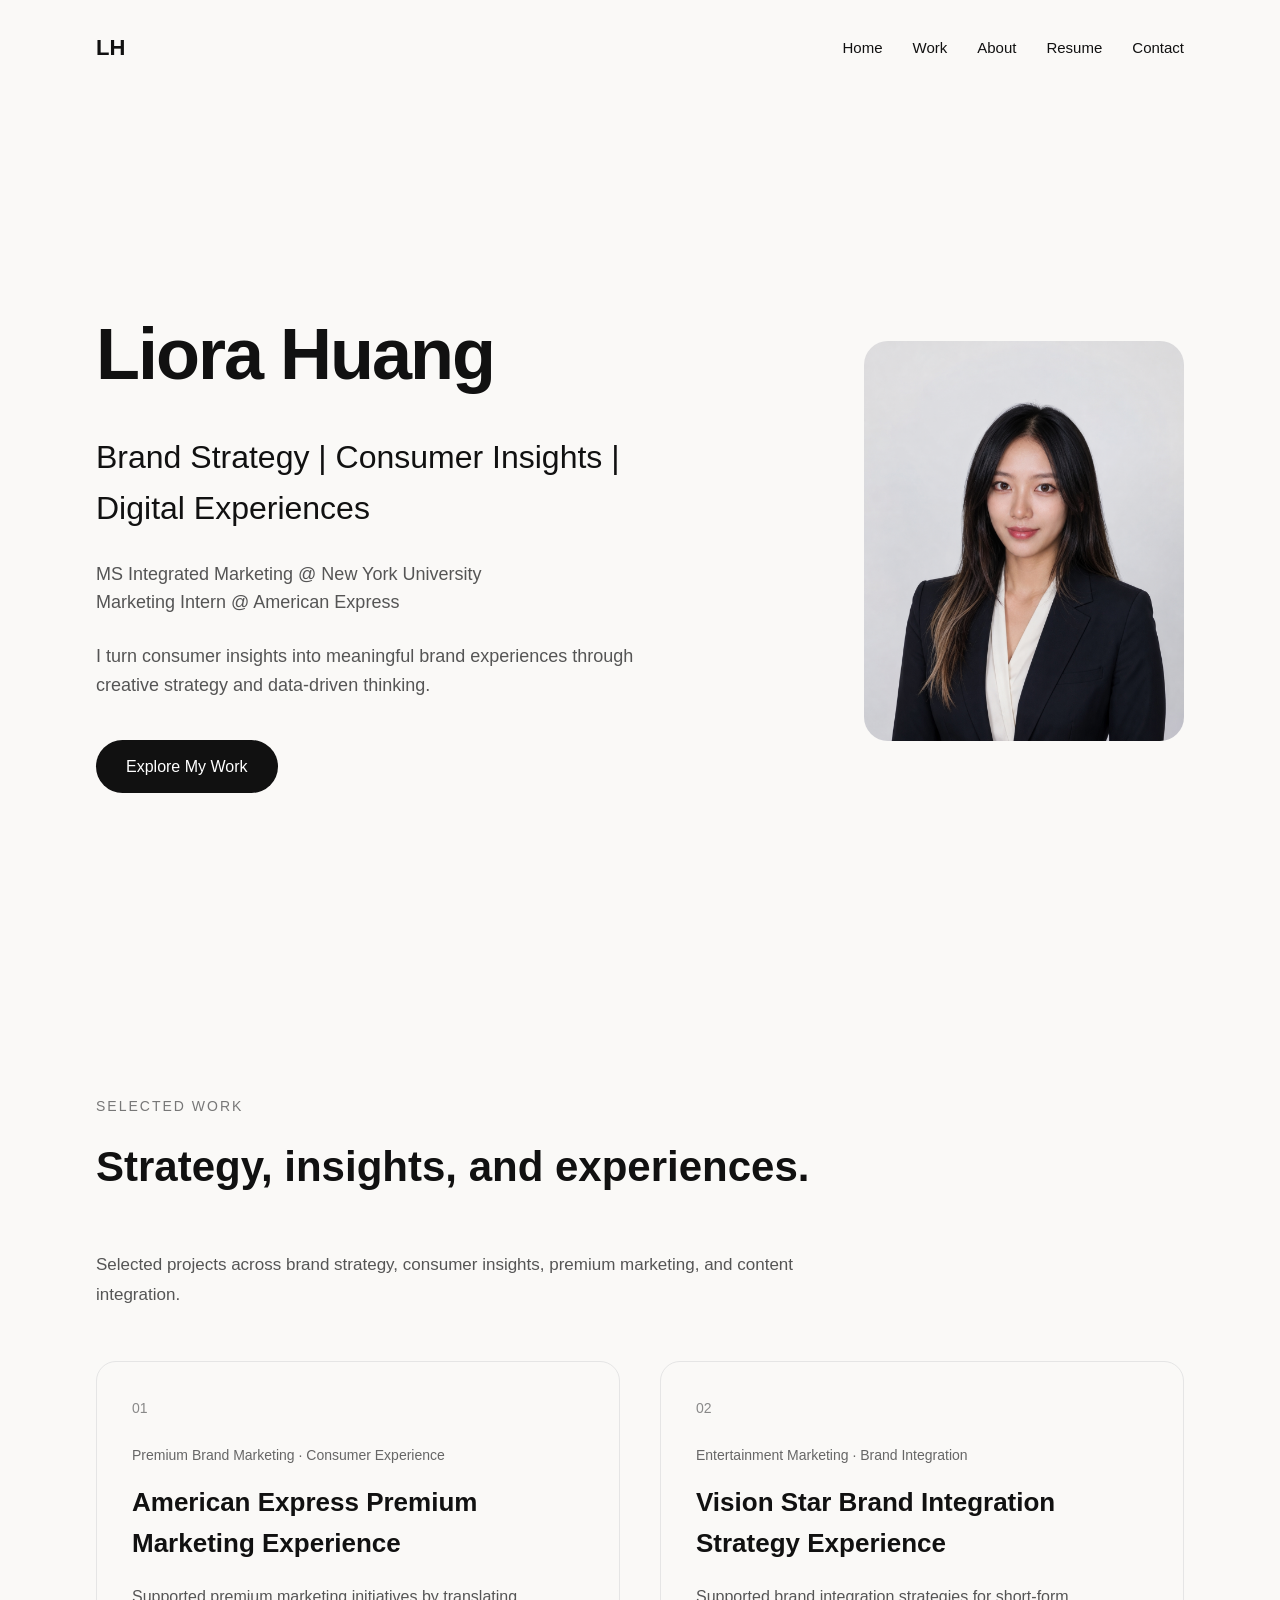
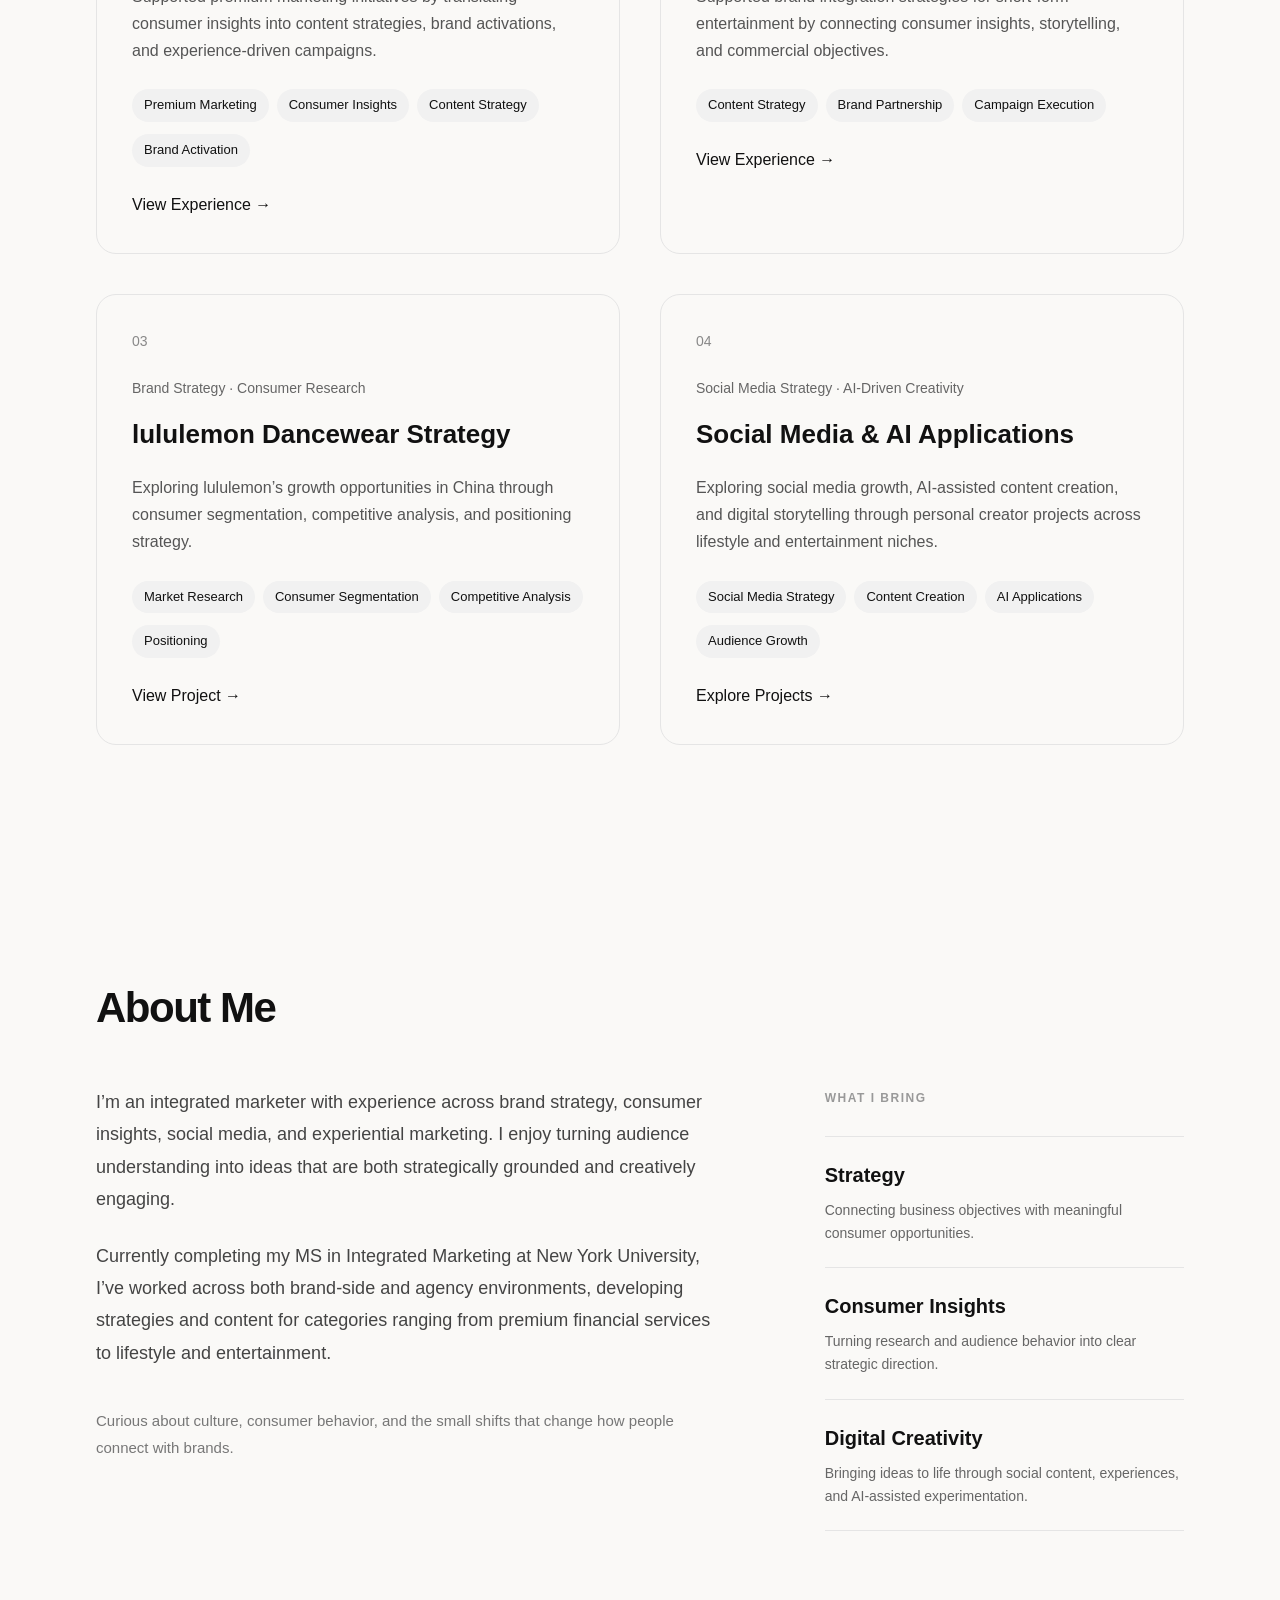
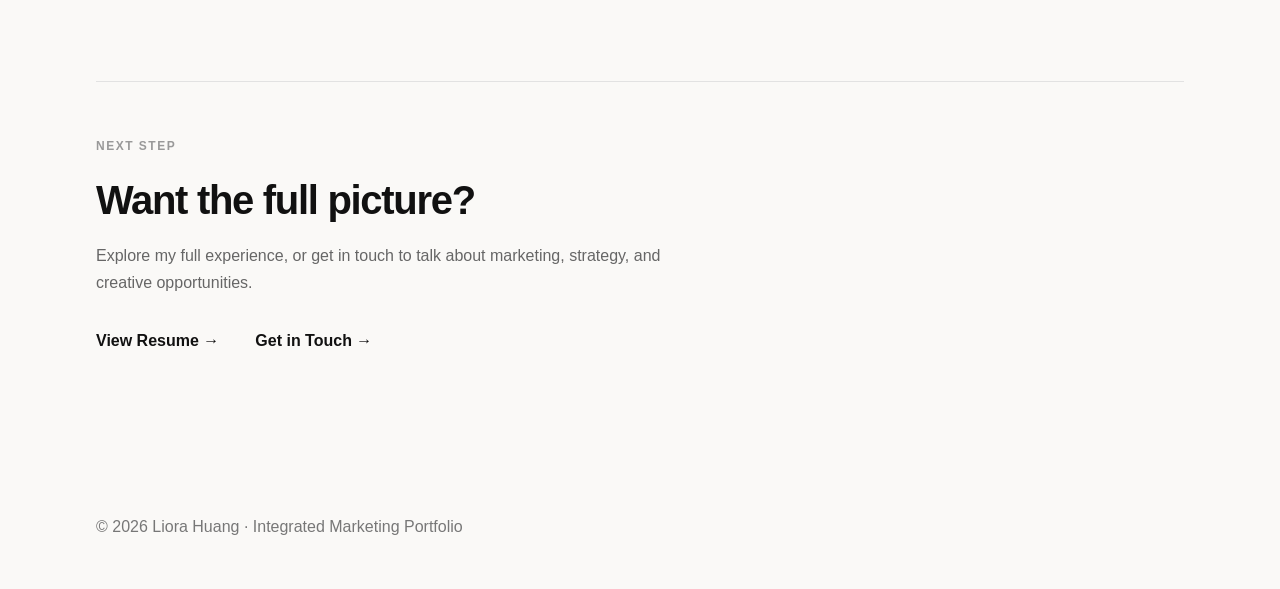
==== commit 17e4d52f: "Connect resume and homepage navigation links" ====
--- a/index.html
+++ b/index.html
@@ -21,10 +21,10 @@
 </div>
 
 <div class="nav-links">
-<a href="#">Home</a>
+<a href="index.html">Home</a>
 <a href="#work">Work</a>
 <a href="#about">About</a>
-<a href="#resume">Resume</a>
+<a href="Liora_Huang_Resume.pdf" target="_blank" rel="noopener">Resume</a>
 <a href="#contact">Contact</a>
 </div>
 
@@ -332,9 +332,9 @@
 
         <div class="closing-cta-links">
 
-            <a href="#" class="closing-link">
-                View Resume →
-            </a>
+        <a href="Liora_Huang_Resume.pdf" class="closing-link" target="_blank" rel="noopener">
+        View Resume →
+        </a>
 
             <a href="mailto:lilly.huang1017@gmail.com" class="closing-link">
                 Get in Touch →
--- a/style.css
+++ b/style.css
@@ -1356,3 +1356,82 @@
     }
 
 }
+
+
+
+/* =========================================
+   Homepage Closing CTA
+========================================= */
+
+.closing-cta {
+    max-width: 1140px;
+    margin: 0 auto;
+    padding: 30px 0 110px;
+}
+
+.closing-cta-inner {
+    padding-top: 55px;
+    border-top: 1px solid #e2e2e2;
+}
+
+.closing-cta-label {
+    margin: 0 0 22px;
+    font-size: 12px;
+    font-weight: 700;
+    letter-spacing: 1.5px;
+    color: #999;
+}
+
+.closing-cta h2 {
+    margin: 0;
+    font-size: 40px;
+    line-height: 1.1;
+    letter-spacing: -1.3px;
+}
+
+.closing-cta-copy {
+    max-width: 590px;
+    margin: 20px 0 32px;
+    font-size: 16px;
+    line-height: 1.7;
+    color: #666;
+}
+
+.closing-cta-links {
+    display: flex;
+    gap: 36px;
+    align-items: center;
+}
+
+.closing-link {
+    color: #111;
+    text-decoration: none;
+    font-size: 16px;
+    font-weight: 600;
+    transition: opacity 0.2s ease;
+}
+
+.closing-link:hover {
+    opacity: 0.55;
+}
+
+
+/* Mobile */
+
+@media (max-width: 800px) {
+
+    .closing-cta {
+        padding: 20px 24px 80px;
+    }
+
+    .closing-cta h2 {
+        font-size: 34px;
+    }
+
+    .closing-cta-links {
+        flex-direction: column;
+        align-items: flex-start;
+        gap: 18px;
+    }
+
+}
